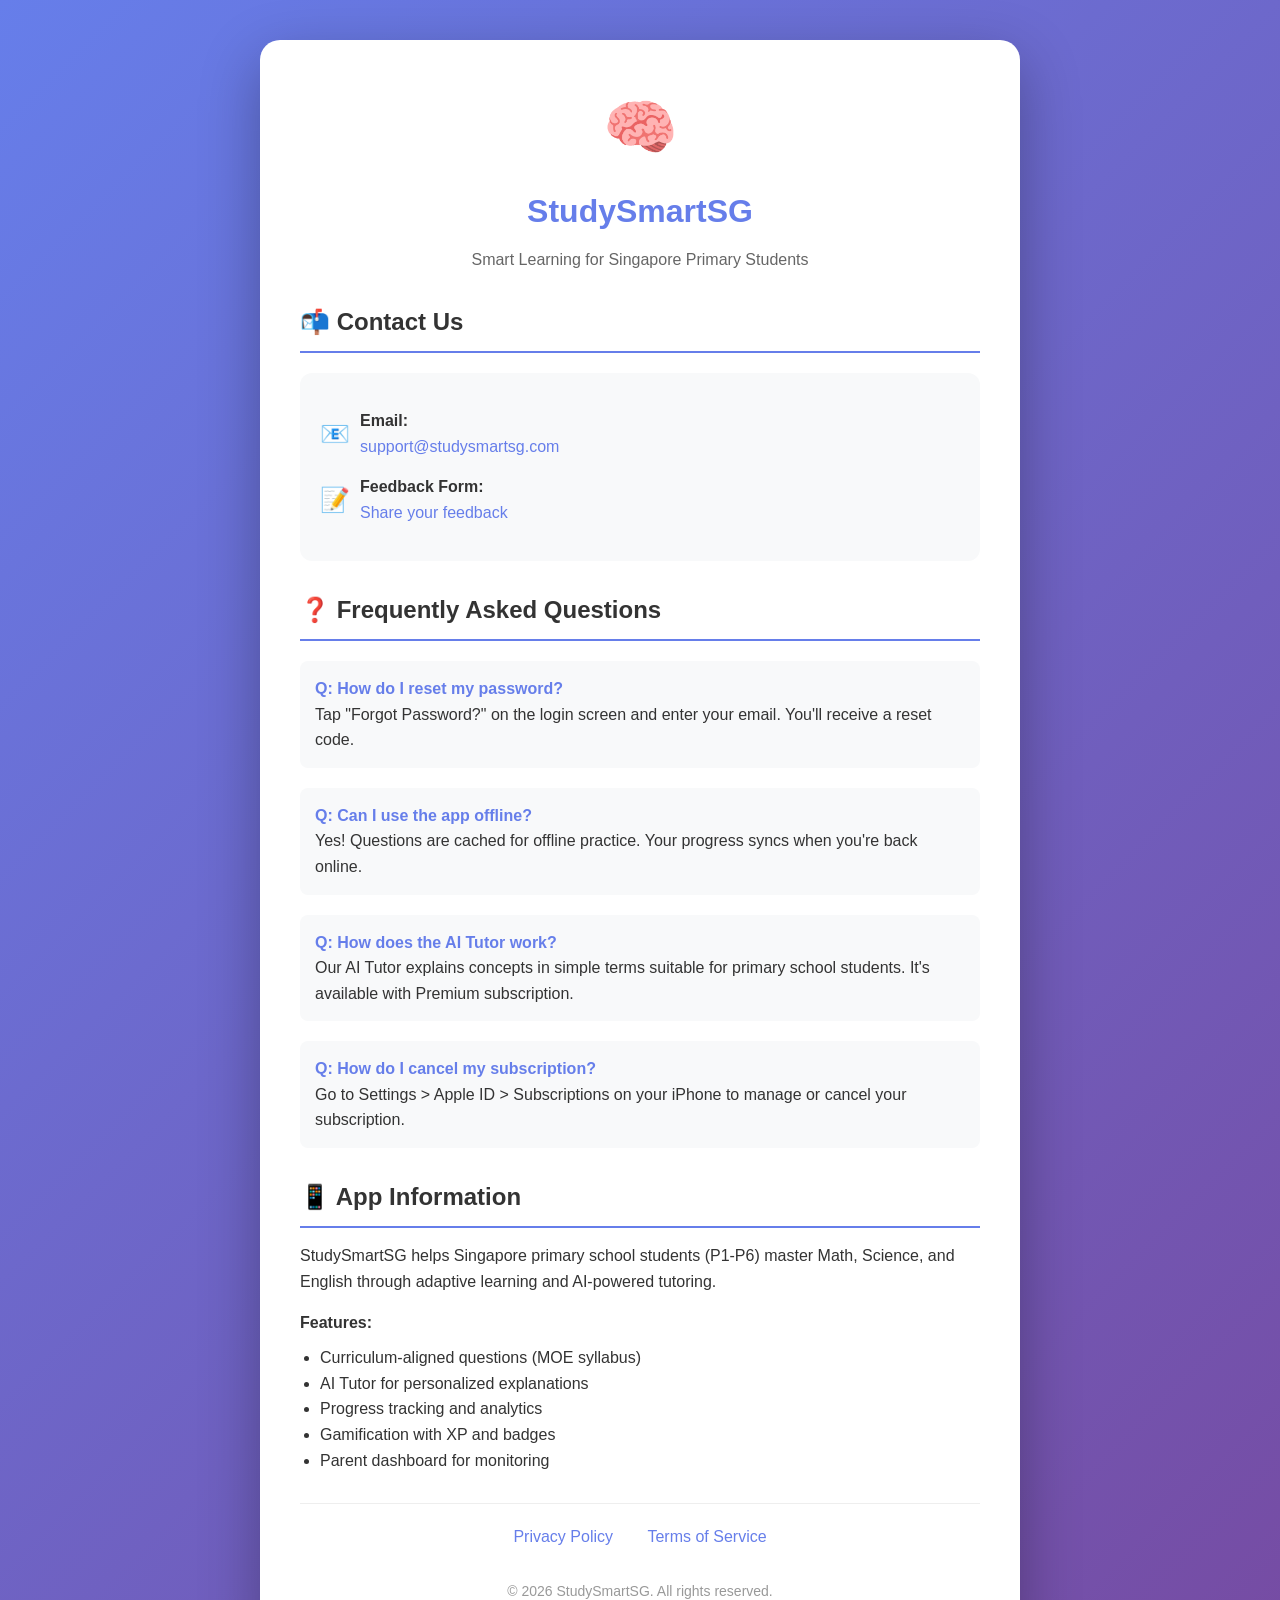
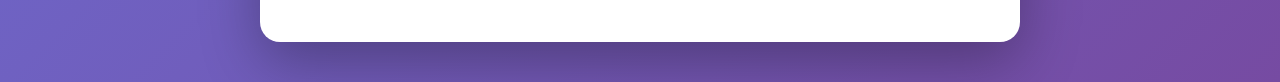
==== index.html @ f46a9e0d "Add files via upload" ====
<!DOCTYPE html>
<html lang="en">
<head>
    <meta charset="UTF-8">
    <meta name="viewport" content="width=device-width, initial-scale=1.0">
    <title>StudySmartSG - Support</title>
    <style>
        * { margin: 0; padding: 0; box-sizing: border-box; }
        body {
            font-family: -apple-system, BlinkMacSystemFont, 'Segoe UI', Roboto, Oxygen, Ubuntu, sans-serif;
            line-height: 1.6;
            color: #333;
            background: linear-gradient(135deg, #667eea 0%, #764ba2 100%);
            min-height: 100vh;
        }
        .container {
            max-width: 800px;
            margin: 0 auto;
            padding: 40px 20px;
        }
        .card {
            background: white;
            border-radius: 20px;
            padding: 40px;
            box-shadow: 0 20px 60px rgba(0,0,0,0.3);
        }
        .logo {
            text-align: center;
            margin-bottom: 30px;
        }
        .logo-icon {
            font-size: 60px;
            margin-bottom: 10px;
        }
        h1 {
            color: #667eea;
            text-align: center;
            margin-bottom: 10px;
        }
        .tagline {
            text-align: center;
            color: #666;
            margin-bottom: 30px;
        }
        h2 {
            color: #333;
            margin: 30px 0 15px;
            padding-bottom: 10px;
            border-bottom: 2px solid #667eea;
        }
        .contact-card {
            background: #f8f9fa;
            border-radius: 12px;
            padding: 20px;
            margin: 20px 0;
        }
        .contact-item {
            display: flex;
            align-items: center;
            margin: 15px 0;
        }
        .contact-item span {
            margin-right: 10px;
            font-size: 24px;
        }
        a {
            color: #667eea;
            text-decoration: none;
        }
        a:hover {
            text-decoration: underline;
        }
        .faq-item {
            margin: 20px 0;
            padding: 15px;
            background: #f8f9fa;
            border-radius: 8px;
        }
        .faq-item strong {
            color: #667eea;
        }
        .nav {
            text-align: center;
            margin-top: 30px;
            padding-top: 20px;
            border-top: 1px solid #eee;
        }
        .nav a {
            margin: 0 15px;
        }
        .footer {
            text-align: center;
            margin-top: 30px;
            color: #999;
            font-size: 14px;
        }
    </style>
</head>
<body>
    <div class="container">
        <div class="card">
            <div class="logo">
                <div class="logo-icon">🧠</div>
                <h1>StudySmartSG</h1>
                <p class="tagline">Smart Learning for Singapore Primary Students</p>
            </div>

            <h2>📬 Contact Us</h2>
            <div class="contact-card">
                <div class="contact-item">
                    <span>📧</span>
                    <div>
                        <strong>Email:</strong><br>
                        <a href="mailto:support@studysmartsg.com">support@studysmartsg.com</a>
                    </div>
                </div>
                <div class="contact-item">
                    <span>📝</span>
                    <div>
                        <strong>Feedback Form:</strong><br>
                        <a href="https://forms.gle/i8ybFz9LCiJamara9" target="_blank">Share your feedback</a>
                    </div>
                </div>
            </div>

            <h2>❓ Frequently Asked Questions</h2>
            
            <div class="faq-item">
                <strong>Q: How do I reset my password?</strong>
                <p>Tap "Forgot Password?" on the login screen and enter your email. You'll receive a reset code.</p>
            </div>
            
            <div class="faq-item">
                <strong>Q: Can I use the app offline?</strong>
                <p>Yes! Questions are cached for offline practice. Your progress syncs when you're back online.</p>
            </div>
            
            <div class="faq-item">
                <strong>Q: How does the AI Tutor work?</strong>
                <p>Our AI Tutor explains concepts in simple terms suitable for primary school students. It's available with Premium subscription.</p>
            </div>
            
            <div class="faq-item">
                <strong>Q: How do I cancel my subscription?</strong>
                <p>Go to Settings > Apple ID > Subscriptions on your iPhone to manage or cancel your subscription.</p>
            </div>

            <h2>📱 App Information</h2>
            <p>StudySmartSG helps Singapore primary school students (P1-P6) master Math, Science, and English through adaptive learning and AI-powered tutoring.</p>
            
            <p style="margin-top: 15px;"><strong>Features:</strong></p>
            <ul style="margin-left: 20px; margin-top: 10px;">
                <li>Curriculum-aligned questions (MOE syllabus)</li>
                <li>AI Tutor for personalized explanations</li>
                <li>Progress tracking and analytics</li>
                <li>Gamification with XP and badges</li>
                <li>Parent dashboard for monitoring</li>
            </ul>

            <div class="nav">
                <a href="privacy.html">Privacy Policy</a>
                <a href="terms.html">Terms of Service</a>
            </div>

            <div class="footer">
                <p>© 2026 StudySmartSG. All rights reserved.</p>
            </div>
        </div>
    </div>
</body>
</html>
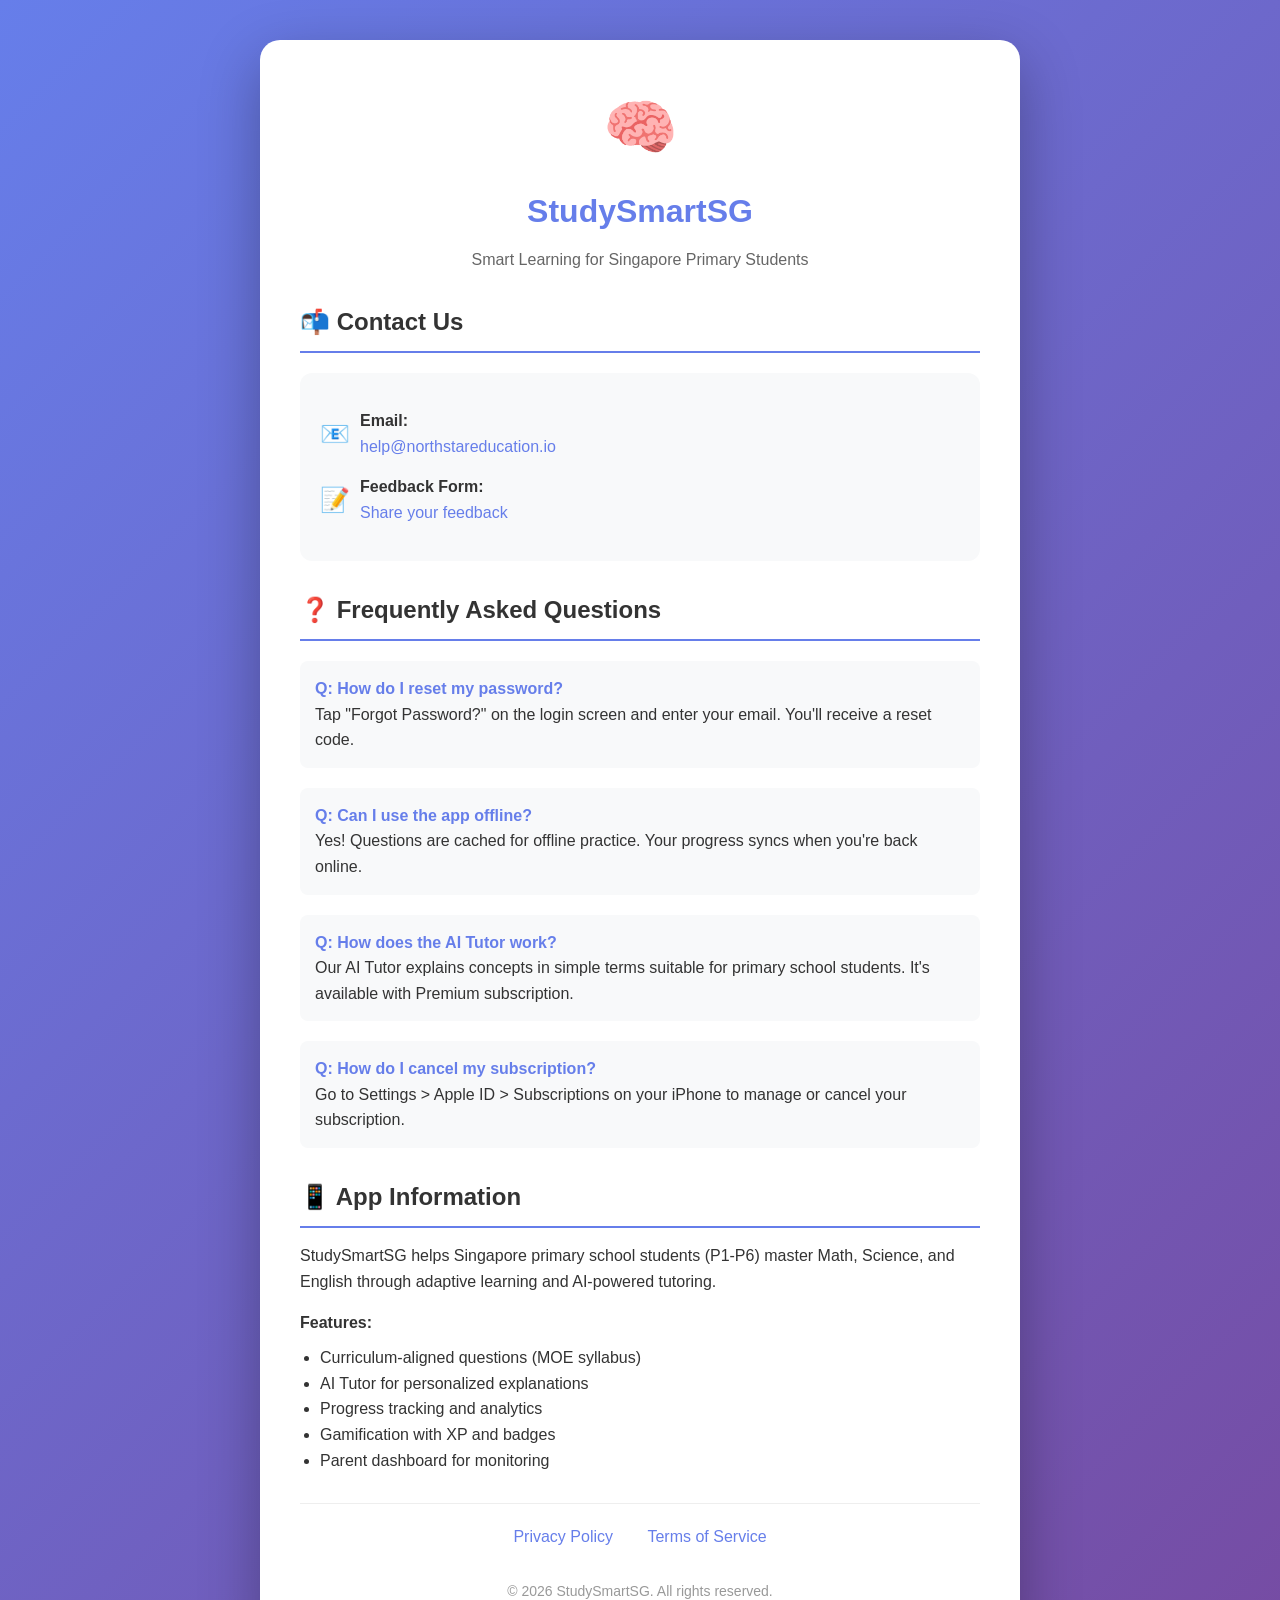
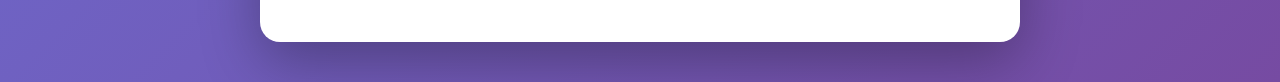
==== commit 44d1b9a0: "Add files via upload" ====
--- a/index.html
+++ b/index.html
@@ -111,7 +111,7 @@
                     <span>📧</span>
                     <div>
                         <strong>Email:</strong><br>
-                        <a href="mailto:support@studysmartsg.com">support@studysmartsg.com</a>
+                        <a href="mailto:help@northstareducation.io">help@northstareducation.io</a>
                     </div>
                 </div>
                 <div class="contact-item">
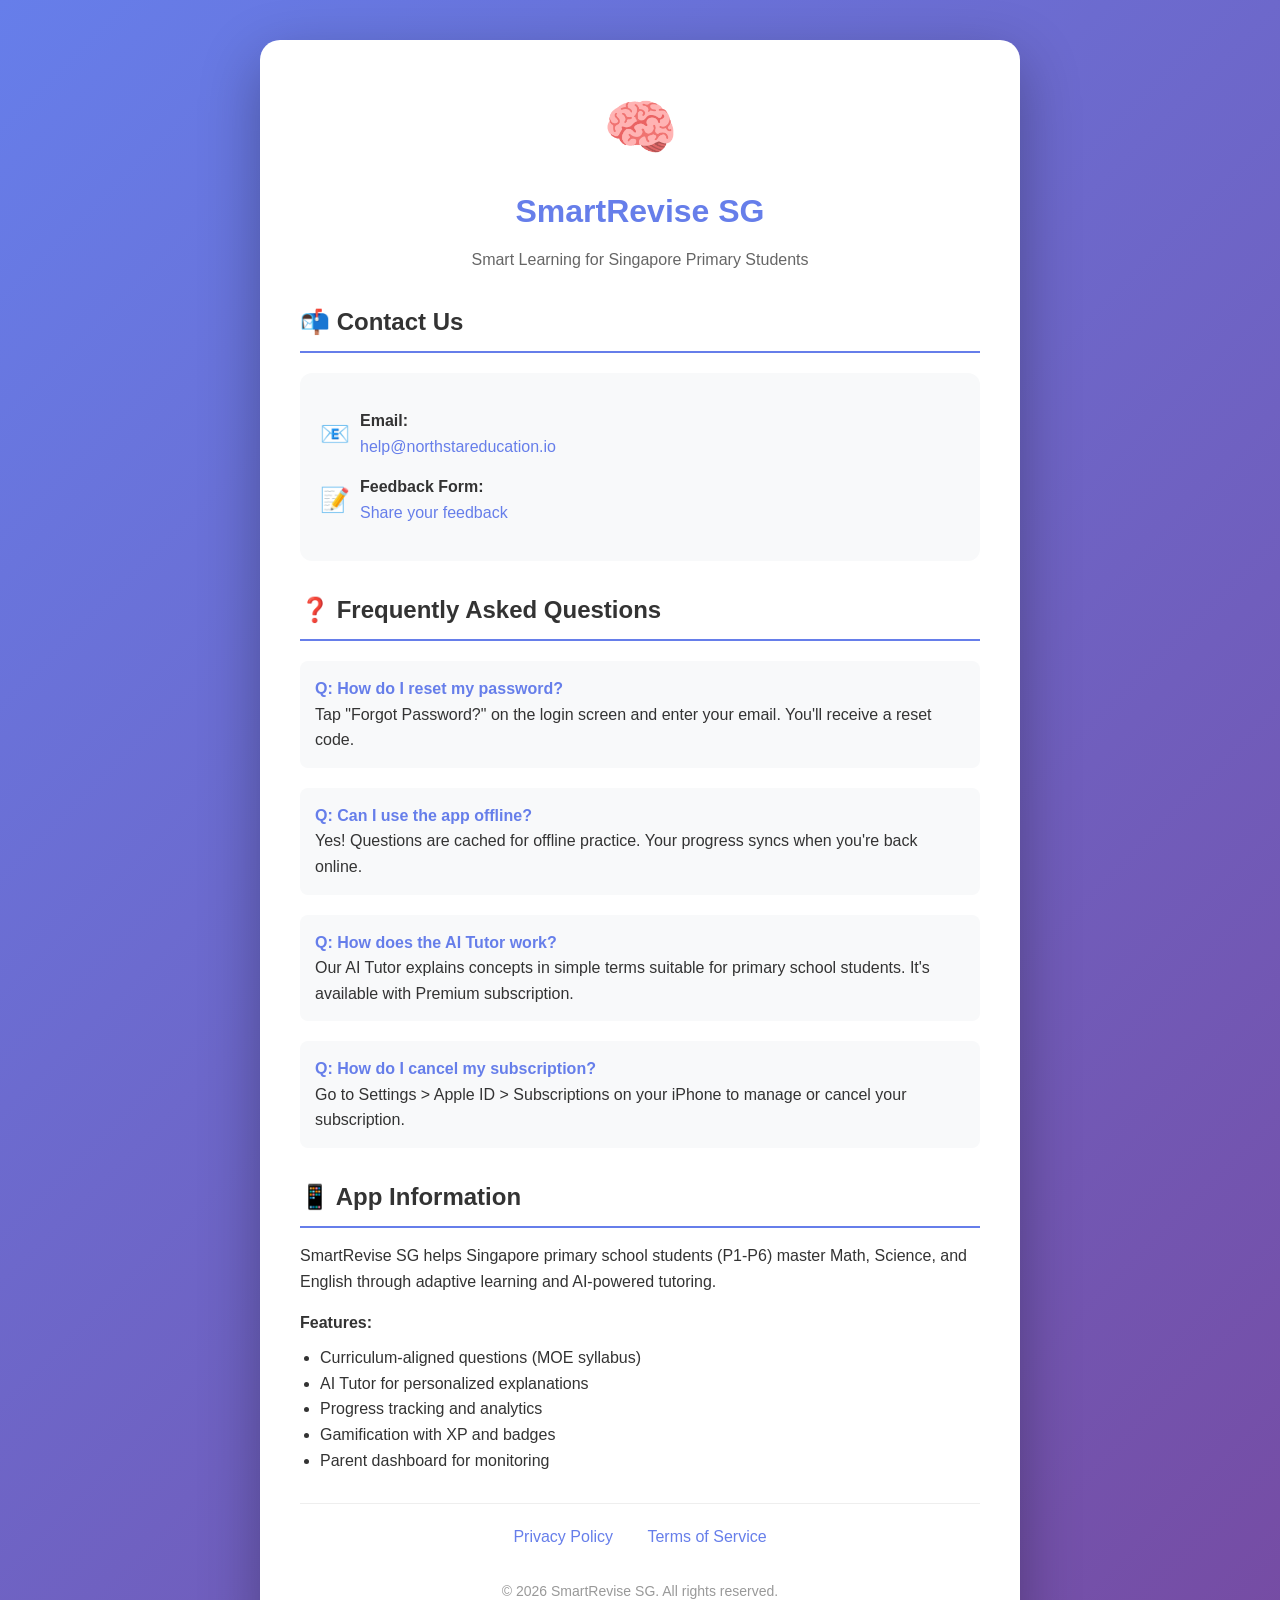
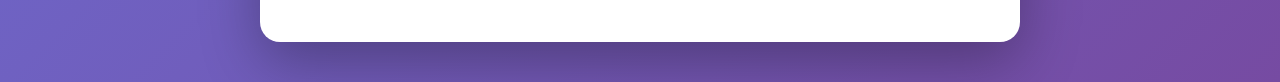
==== commit dbf525ee: "Add files via upload" ====
--- a/index.html
+++ b/index.html
@@ -3,7 +3,7 @@
 <head>
     <meta charset="UTF-8">
     <meta name="viewport" content="width=device-width, initial-scale=1.0">
-    <title>StudySmartSG - Support</title>
+    <title>SmartRevise SG - Support</title>
     <style>
         * { margin: 0; padding: 0; box-sizing: border-box; }
         body {
@@ -101,7 +101,7 @@
         <div class="card">
             <div class="logo">
                 <div class="logo-icon">🧠</div>
-                <h1>StudySmartSG</h1>
+                <h1>SmartRevise SG</h1>
                 <p class="tagline">Smart Learning for Singapore Primary Students</p>
             </div>
 
@@ -146,7 +146,7 @@
             </div>
 
             <h2>📱 App Information</h2>
-            <p>StudySmartSG helps Singapore primary school students (P1-P6) master Math, Science, and English through adaptive learning and AI-powered tutoring.</p>
+            <p>SmartRevise SG helps Singapore primary school students (P1-P6) master Math, Science, and English through adaptive learning and AI-powered tutoring.</p>
             
             <p style="margin-top: 15px;"><strong>Features:</strong></p>
             <ul style="margin-left: 20px; margin-top: 10px;">
@@ -163,7 +163,7 @@
             </div>
 
             <div class="footer">
-                <p>© 2026 StudySmartSG. All rights reserved.</p>
+                <p>© 2026 SmartRevise SG. All rights reserved.</p>
             </div>
         </div>
     </div>
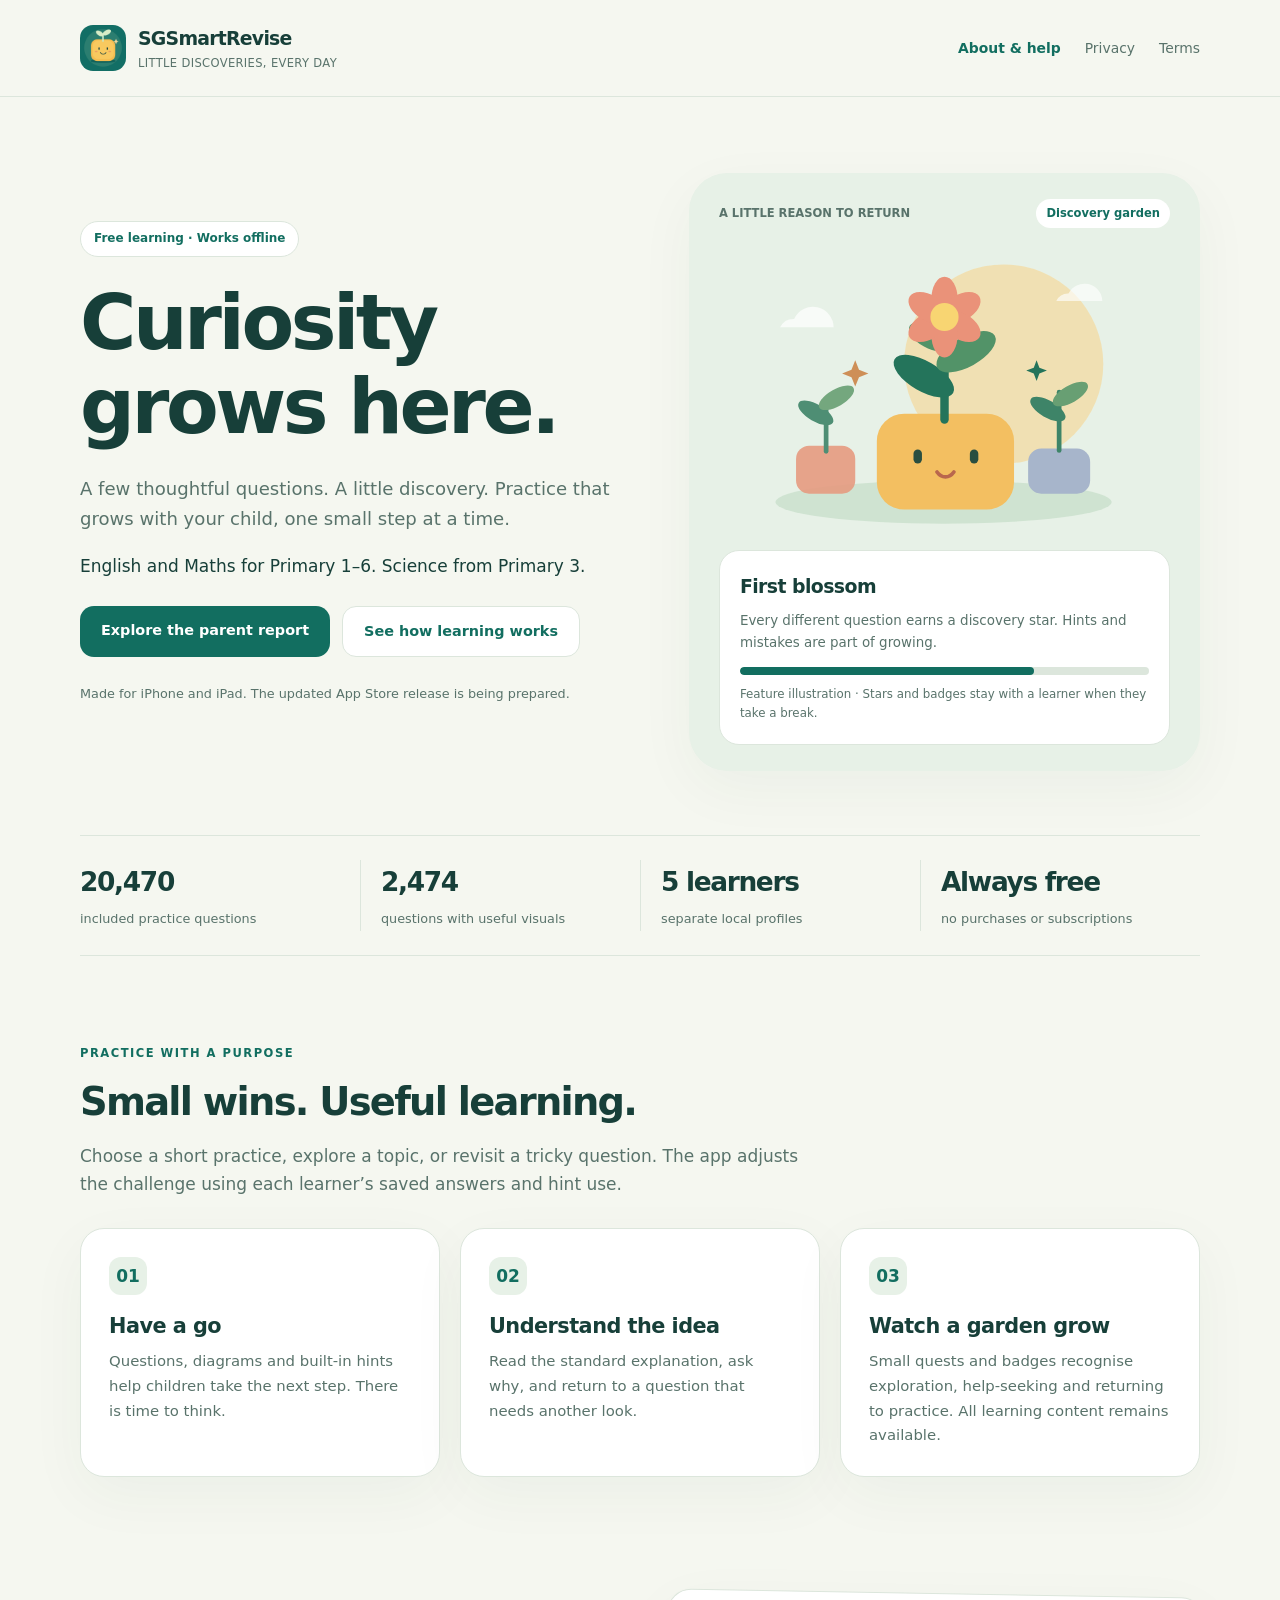
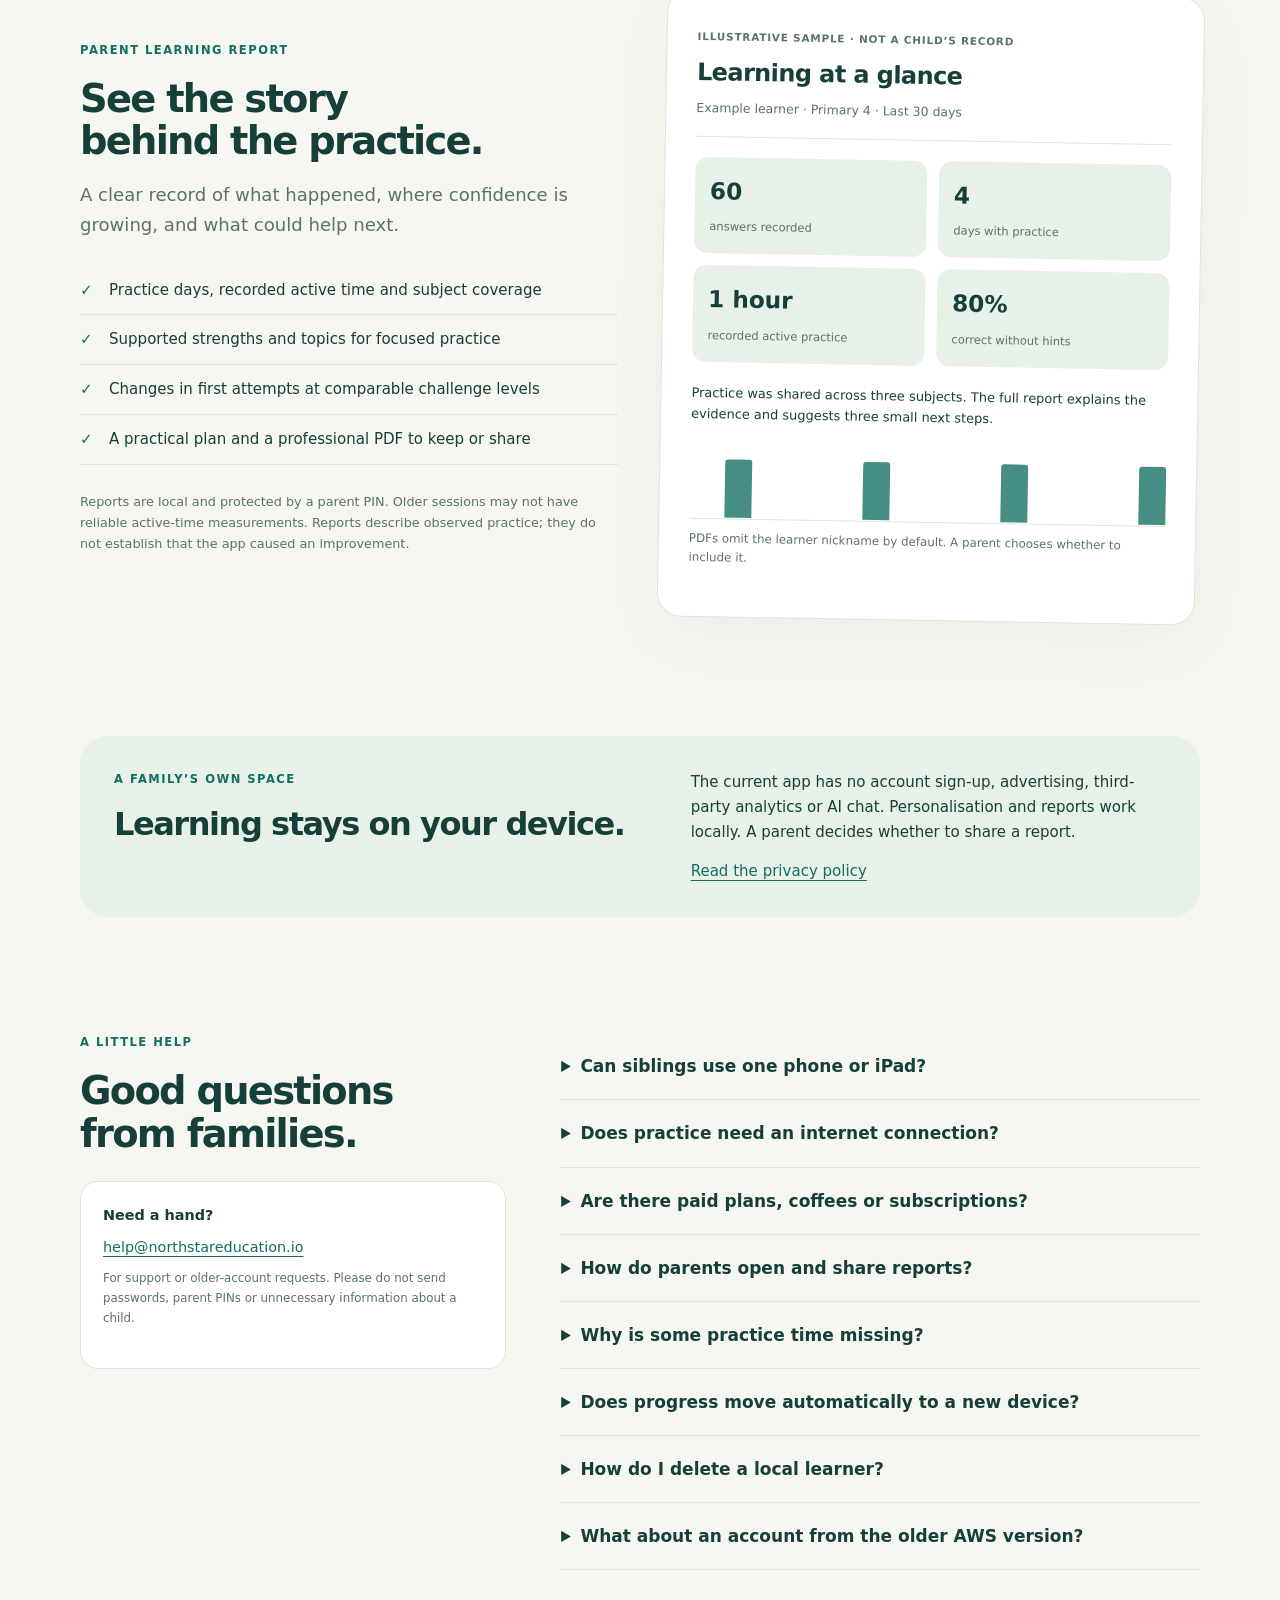
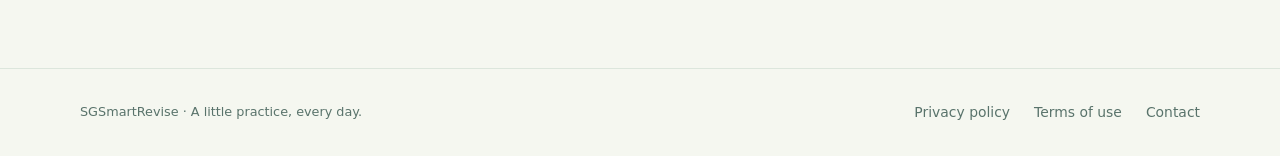
==== commit 59b1f461: "Add files via upload" ====
--- a/index.html
+++ b/index.html
@@ -1,171 +1,22 @@
-<!DOCTYPE html>
-<html lang="en">
-<head>
-    <meta charset="UTF-8">
-    <meta name="viewport" content="width=device-width, initial-scale=1.0">
-    <title>SmartRevise SG - Support</title>
-    <style>
-        * { margin: 0; padding: 0; box-sizing: border-box; }
-        body {
-            font-family: -apple-system, BlinkMacSystemFont, 'Segoe UI', Roboto, Oxygen, Ubuntu, sans-serif;
-            line-height: 1.6;
-            color: #333;
-            background: linear-gradient(135deg, #667eea 0%, #764ba2 100%);
-            min-height: 100vh;
-        }
-        .container {
-            max-width: 800px;
-            margin: 0 auto;
-            padding: 40px 20px;
-        }
-        .card {
-            background: white;
-            border-radius: 20px;
-            padding: 40px;
-            box-shadow: 0 20px 60px rgba(0,0,0,0.3);
-        }
-        .logo {
-            text-align: center;
-            margin-bottom: 30px;
-        }
-        .logo-icon {
-            font-size: 60px;
-            margin-bottom: 10px;
-        }
-        h1 {
-            color: #667eea;
-            text-align: center;
-            margin-bottom: 10px;
-        }
-        .tagline {
-            text-align: center;
-            color: #666;
-            margin-bottom: 30px;
-        }
-        h2 {
-            color: #333;
-            margin: 30px 0 15px;
-            padding-bottom: 10px;
-            border-bottom: 2px solid #667eea;
-        }
-        .contact-card {
-            background: #f8f9fa;
-            border-radius: 12px;
-            padding: 20px;
-            margin: 20px 0;
-        }
-        .contact-item {
-            display: flex;
-            align-items: center;
-            margin: 15px 0;
-        }
-        .contact-item span {
-            margin-right: 10px;
-            font-size: 24px;
-        }
-        a {
-            color: #667eea;
-            text-decoration: none;
-        }
-        a:hover {
-            text-decoration: underline;
-        }
-        .faq-item {
-            margin: 20px 0;
-            padding: 15px;
-            background: #f8f9fa;
-            border-radius: 8px;
-        }
-        .faq-item strong {
-            color: #667eea;
-        }
-        .nav {
-            text-align: center;
-            margin-top: 30px;
-            padding-top: 20px;
-            border-top: 1px solid #eee;
-        }
-        .nav a {
-            margin: 0 15px;
-        }
-        .footer {
-            text-align: center;
-            margin-top: 30px;
-            color: #999;
-            font-size: 14px;
-        }
-    </style>
-</head>
-<body>
-    <div class="container">
-        <div class="card">
-            <div class="logo">
-                <div class="logo-icon">🧠</div>
-                <h1>SmartRevise SG</h1>
-                <p class="tagline">Smart Learning for Singapore Primary Students</p>
-            </div>
-
-            <h2>📬 Contact Us</h2>
-            <div class="contact-card">
-                <div class="contact-item">
-                    <span>📧</span>
-                    <div>
-                        <strong>Email:</strong><br>
-                        <a href="mailto:help@northstareducation.io">help@northstareducation.io</a>
-                    </div>
-                </div>
-                <div class="contact-item">
-                    <span>📝</span>
-                    <div>
-                        <strong>Feedback Form:</strong><br>
-                        <a href="https://forms.gle/i8ybFz9LCiJamara9" target="_blank">Share your feedback</a>
-                    </div>
-                </div>
-            </div>
-
-            <h2>❓ Frequently Asked Questions</h2>
-            
-            <div class="faq-item">
-                <strong>Q: How do I reset my password?</strong>
-                <p>Tap "Forgot Password?" on the login screen and enter your email. You'll receive a reset code.</p>
-            </div>
-            
-            <div class="faq-item">
-                <strong>Q: Can I use the app offline?</strong>
-                <p>Yes! Questions are cached for offline practice. Your progress syncs when you're back online.</p>
-            </div>
-            
-            <div class="faq-item">
-                <strong>Q: How does the AI Tutor work?</strong>
-                <p>Our AI Tutor explains concepts in simple terms suitable for primary school students. It's available with Premium subscription.</p>
-            </div>
-            
-            <div class="faq-item">
-                <strong>Q: How do I cancel my subscription?</strong>
-                <p>Go to Settings > Apple ID > Subscriptions on your iPhone to manage or cancel your subscription.</p>
-            </div>
-
-            <h2>📱 App Information</h2>
-            <p>SmartRevise SG helps Singapore primary school students (P1-P6) master Math, Science, and English through adaptive learning and AI-powered tutoring.</p>
-            
-            <p style="margin-top: 15px;"><strong>Features:</strong></p>
-            <ul style="margin-left: 20px; margin-top: 10px;">
-                <li>Curriculum-aligned questions (MOE syllabus)</li>
-                <li>AI Tutor for personalized explanations</li>
-                <li>Progress tracking and analytics</li>
-                <li>Gamification with XP and badges</li>
-                <li>Parent dashboard for monitoring</li>
-            </ul>
-
-            <div class="nav">
-                <a href="privacy.html">Privacy Policy</a>
-                <a href="terms.html">Terms of Service</a>
-            </div>
-
-            <div class="footer">
-                <p>© 2026 SmartRevise SG. All rights reserved.</p>
-            </div>
-        </div>
-    </div>
-</body>
-</html>
+<!doctype html>
+<html lang="en"><head><meta charset="utf-8"><meta name="viewport" content="width=device-width,initial-scale=1"><title>Curiosity grows here · SGSmartRevise</title><meta name="description" content="Free offline primary practice, discovery gardens and clear Parent Learning Reports for families."><link rel="stylesheet" href="styles.css"></head>
+<body><a class="skip" href="#main">Skip to content</a><header class="site-header"><div class="wrap header-inner"><a class="brand" href="index.html"><img src="assets/app-icon.png" alt="" width="46" height="46"><span>SGSmartRevise<small>LITTLE DISCOVERIES, EVERY DAY</small></span></a><nav aria-label="Main"><a href="index.html" aria-current="page">About & help</a><a href="privacy.html">Privacy</a><a href="terms.html">Terms</a></nav></div></header>
+<main id="main" class="wrap">
+<section class="hero"><div><div class="pill">Free learning · Works offline</div><h1>Curiosity<br>grows here.</h1><p class="intro">A few thoughtful questions. A little discovery. Practice that grows with your child, one small step at a time.</p><p>English and Maths for Primary 1–6. Science from Primary 3.</p><div class="actions"><a class="button" href="#parents">Explore the parent report</a><a class="button secondary" href="#learning">See how learning works</a></div><p class="caption">Made for iPhone and iPad. The updated App Store release is being prepared.</p></div>
+<div class="hero-art"><div class="art-tag"><span>A LITTLE REASON TO RETURN</span><span>Discovery garden</span></div><img src="assets/garden.svg" alt="A smiling golden pot surrounded by growing flowers" width="480" height="330"><div class="garden-card"><strong>First blossom</strong><p>Every different question earns a discovery star. Hints and mistakes are part of growing.</p><div class="meter" aria-hidden="true"><span style="width:72%"></span></div><div class="fine">Feature illustration · Stars and badges stay with a learner when they take a break.</div></div></div></section>
+<div class="facts" aria-label="App features"><div class="fact"><strong>20,470</strong><span>included practice questions</span></div><div class="fact"><strong>2,474</strong><span>questions with useful visuals</span></div><div class="fact"><strong>5 learners</strong><span>separate local profiles</span></div><div class="fact"><strong>Always free</strong><span>no purchases or subscriptions</span></div></div>
+<section class="section" id="learning"><div class="section-head"><div class="eyebrow">PRACTICE WITH A PURPOSE</div><h2>Small wins. Useful learning.</h2><p>Choose a short practice, explore a topic, or revisit a tricky question. The app adjusts the challenge using each learner’s saved answers and hint use.</p></div><div class="cards"><article class="card"><span class="number">01</span><h3>Have a go</h3><p>Questions, diagrams and built-in hints help children take the next step. There is time to think.</p></article><article class="card"><span class="number">02</span><h3>Understand the idea</h3><p>Read the standard explanation, ask why, and return to a question that needs another look.</p></article><article class="card"><span class="number">03</span><h3>Watch a garden grow</h3><p>Small quests and badges recognise exploration, help-seeking and returning to practice. All learning content remains available.</p></article></div></section>
+<section class="section parent-grid" id="parents"><div><div class="eyebrow">PARENT LEARNING REPORT</div><h2>See the story<br>behind the practice.</h2><p class="intro">A clear record of what happened, where confidence is growing, and what could help next.</p><ul class="ticks"><li>Practice days, recorded active time and subject coverage</li><li>Supported strengths and topics for focused practice</li><li>Changes in first attempts at comparable challenge levels</li><li>A practical plan and a professional PDF to keep or share</li></ul><p class="caption">Reports are local and protected by a parent PIN. Older sessions may not have reliable active-time measurements. Reports describe observed practice; they do not establish that the app caused an improvement.</p></div>
+<aside class="report-paper" aria-label="Illustrative parent report"><span class="sample">ILLUSTRATIVE SAMPLE · NOT A CHILD’S RECORD</span><div class="report-top"><h3>Learning at a glance</h3><p>Example learner · Primary 4 · Last 30 days</p></div><div class="report-metrics"><div><strong>60</strong><span>answers recorded</span></div><div><strong>4</strong><span>days with practice</span></div><div><strong>1 hour</strong><span>recorded active practice</span></div><div><strong>80%</strong><span>correct without hints</span></div></div><p class="report-note">Practice was shared across three subjects. The full report explains the evidence and suggests three small next steps.</p><div class="mini-bars" aria-hidden="true"><i style="height:0"></i><i style="height:80%"></i><i style="height:0"></i><i style="height:0"></i><i style="height:0"></i><i style="height:80%"></i><i style="height:0"></i><i style="height:0"></i><i style="height:0"></i><i style="height:80%"></i><i style="height:0"></i><i style="height:0"></i><i style="height:0"></i><i style="height:80%"></i></div><p class="fine">PDFs omit the learner nickname by default. A parent chooses whether to include it.</p></aside></section>
+<section class="section"><div class="privacy-strip"><div><div class="eyebrow">A FAMILY’S OWN SPACE</div><h2>Learning stays on your device.</h2></div><div><p>The current app has no account sign-up, advertising, third-party analytics or AI chat. Personalisation and reports work locally. A parent decides whether to share a report.</p><p style="margin-top:14px"><a href="privacy.html">Read the privacy policy</a></p></div></div></section>
+<section class="section help-grid" id="help"><div><div class="eyebrow">A LITTLE HELP</div><h2>Good questions<br>from families.</h2><div class="contact"><strong>Need a hand?</strong><a href="mailto:help@northstareducation.io">help@northstareducation.io</a><p class="fine">For support or older-account requests. Please do not send passwords, parent PINs or unnecessary information about a child.</p></div></div><div>
+<details><summary>Can siblings use one phone or iPad?</summary><p>Yes. Create up to five local learner profiles. Each profile has its own answers, practice history, garden and recommendations. Parents can select the learner when viewing a report.</p></details>
+<details><summary>Does practice need an internet connection?</summary><p>No. The questions, diagrams, hints, explanations, learning recommendations and report calculations are included in the app. The current release does not make AI requests.</p></details>
+<details><summary>Are there paid plans, coffees or subscriptions?</summary><p>No. The current app contains no purchases, donations, paid plans or subscriptions. Learning features are free.</p></details>
+<details><summary>How do parents open and share reports?</summary><p>Open Progress → Parent Learning Report near the top, or You → For parents → Parent Learning Report. A grown-up verifies the device using Face ID, Touch ID or its passcode, then chooses a six-digit parent PIN. A device passcode is needed for setup and recovery. PDF sharing is optional.</p></details>
+<details><summary>Why is some practice time missing?</summary><p>Older versions did not reliably separate time in practice from time away from the app. New reports use recorded intervals when the practice screen is visible and the app is active. They can include idle moments on that screen.</p></details>
+<details><summary>Does progress move automatically to a new device?</summary><p>There is no app-managed cloud sync. Data stays on the device and may be included in its backups, depending on device settings. A PDF is a readable report; it cannot restore learning records into the app.</p></details>
+<details><summary>How do I delete a local learner?</summary><p>Select the learner in You, choose Edit learner, and confirm “Delete this learner and their progress.” Other learner profiles remain. Earlier device backups are managed through device settings.</p></details>
+<details><summary>What about an account from the older AWS version?</summary><p>Earlier account-based test versions used AWS, including Cognito. Deleting a current local learner does not delete those older accounts or online records. Email <a href="mailto:help@northstareducation.io">help@northstareducation.io</a> for an access or deletion request. See the legacy-account section of the privacy policy.</p></details>
+</div></section></main>
+<footer class="site-footer"><div class="wrap footer-inner"><p>SGSmartRevise · A little practice, every day.</p><nav aria-label="Footer"><a href="privacy.html">Privacy policy</a><a href="terms.html">Terms of use</a><a href="mailto:help@northstareducation.io">Contact</a></nav></div></footer></body></html>
--- a/styles.css
+++ b/styles.css
@@ -0,0 +1,5 @@
+:root{color-scheme:light dark;--paper:#f5f7f0;--card:#fff;--ink:#173f39;--muted:#59736b;--green:#126e60;--line:#dce6dc;--mint:#e7f1e7;--gold:#f6c465;--rose:#e99a80;--button:#126e60;--shadow:0 18px 60px #173f390b}
+*{box-sizing:border-box}html{scroll-behavior:smooth;scroll-padding-top:100px}body{margin:0;background:var(--paper);color:var(--ink);font:17px/1.65 system-ui,-apple-system,BlinkMacSystemFont,"Segoe UI",sans-serif}a{color:var(--green);text-underline-offset:4px}a:hover{text-decoration-thickness:2px}a:focus-visible,summary:focus-visible{outline:3px solid var(--rose);outline-offset:5px;border-radius:4px}img,svg{max-width:100%;height:auto}h1,h2,h3,p{margin-top:0}h1,h2,h3{line-height:1.1;letter-spacing:-.045em}h1{font-size:clamp(2.7rem,6vw,5.4rem);font-weight:750;margin-bottom:24px}h2{font-size:clamp(1.9rem,3vw,3.1rem);margin-bottom:18px}h3{font-size:1.3rem;letter-spacing:-.025em;margin-bottom:12px}p{margin-bottom:18px}.wrap{width:min(1120px,calc(100% - 48px));margin:auto}.skip{position:absolute;left:12px;top:-70px;background:var(--card);padding:12px;z-index:4}.skip:focus{top:12px}.site-header{border-bottom:1px solid var(--line)}.header-inner{min-height:96px;display:flex;align-items:center;justify-content:space-between;gap:24px}.brand{display:flex;align-items:center;gap:12px;text-decoration:none;color:var(--ink);font-size:1.18rem;font-weight:750;letter-spacing:-.04em}.brand img{width:46px;border-radius:13px}.brand small{display:block;font-size:.72rem;font-weight:500;letter-spacing:.03em;color:var(--muted)}nav{display:flex;gap:24px;align-items:center;flex-wrap:wrap;font-size:.87rem}nav a{color:var(--muted);text-decoration:none}nav a[aria-current=page]{color:var(--green);font-weight:700}.hero{display:grid;grid-template-columns:1.05fr .95fr;gap:44px;align-items:center;padding:76px 0 64px}.eyebrow{font-size:.72rem;font-weight:750;letter-spacing:.13em;text-transform:uppercase;color:var(--green);margin-bottom:18px}.pill{display:inline-block;border:1px solid var(--line);background:var(--card);border-radius:30px;padding:7px 13px;font-size:.75rem;font-weight:650;color:var(--green);margin-bottom:24px}.intro{font-size:1.13rem;color:var(--muted);max-width:570px}.actions{display:flex;gap:12px;flex-wrap:wrap;margin:26px 0}.button{display:inline-block;padding:13px 21px;border-radius:14px;text-decoration:none;font-weight:700;font-size:.9rem;background:var(--button);color:#fff}.button.secondary{background:var(--card);border:1px solid var(--line);color:var(--green)}.caption{color:var(--muted);font-size:.8rem}.hero-art{background:var(--mint);border-radius:38px;padding:26px 30px;box-shadow:var(--shadow)}.art-tag{display:flex;align-items:center;justify-content:space-between;gap:8px;font-size:.72rem;color:var(--muted);font-weight:650}.art-tag span:last-child{background:var(--card);border-radius:20px;padding:5px 10px;color:var(--green)}.hero-art img{display:block;width:100%;margin:12px auto 0}.garden-card{background:var(--card);border-radius:20px;padding:20px;border:1px solid var(--line)}.garden-card strong{font-size:1.18rem;letter-spacing:-.03em}.garden-card p{font-size:.84rem;color:var(--muted);margin:8px 0 12px}.meter{height:8px;background:var(--line);border-radius:8px;overflow:hidden}.meter span{display:block;height:100%;background:var(--green);border-radius:8px}.fine{font-size:.74rem;color:var(--muted);margin-top:10px}.facts{display:grid;grid-template-columns:repeat(4,1fr);border-block:1px solid var(--line);padding:24px 0;margin-bottom:30px}.fact{padding:0 20px;border-left:1px solid var(--line)}.fact:first-child{padding-left:0;border-left:0}.fact strong{font-size:1.65rem;letter-spacing:-.05em;display:block}.fact span{font-size:.8rem;color:var(--muted)}.section{padding:58px 0}.section-head{max-width:720px;margin-bottom:30px}.section-head p{color:var(--muted)}.cards{display:grid;grid-template-columns:repeat(3,1fr);gap:20px}.card{padding:28px;border:1px solid var(--line);border-radius:24px;background:var(--card);box-shadow:var(--shadow)}.card p{font-size:.93rem;color:var(--muted);margin-bottom:0}.number{display:inline-grid;place-items:center;width:38px;height:38px;border-radius:12px;background:var(--mint);color:var(--green);font-weight:750;margin-bottom:20px}.parent-grid{display:grid;grid-template-columns:1fr 1fr;gap:44px;align-items:center}.ticks{list-style:none;padding:0;margin:26px 0}.ticks li{padding:12px 0 12px 29px;position:relative;border-bottom:1px solid var(--line);font-size:.94rem}.ticks li:before{content:"✓";position:absolute;left:0;color:var(--green);font-weight:800}.report-paper{background:var(--card);padding:30px;border-radius:24px;border:1px solid var(--line);box-shadow:var(--shadow);transform:rotate(1deg)}.report-paper h3{font-size:1.5rem}.report-top{border-bottom:1px solid var(--line);padding-bottom:18px;margin-bottom:20px}.report-top p{font-size:.78rem;color:var(--muted);margin-bottom:0}.report-metrics{display:grid;grid-template-columns:1fr 1fr;gap:12px}.report-metrics div{border-radius:13px;background:var(--mint);padding:15px}.report-metrics strong{font-size:1.45rem;display:block}.report-metrics span{font-size:.72rem;color:var(--muted)}.report-note{font-size:.81rem;margin:20px 0}.mini-bars{display:flex;align-items:flex-end;gap:7px;height:74px;border-bottom:1px solid var(--line);padding-bottom:1px}.mini-bars i{flex:1;background:var(--green);border-radius:3px 3px 0 0;opacity:.78}.sample{display:inline-block;font-size:.65rem;font-weight:700;letter-spacing:.08em;color:var(--muted);margin-bottom:14px}.privacy-strip{background:var(--mint);border-radius:28px;padding:34px;display:grid;grid-template-columns:1.15fr 1fr;gap:30px}.privacy-strip h2{font-size:2rem}.privacy-strip p{margin-bottom:0;font-size:.94rem}.help-grid{display:grid;grid-template-columns:.8fr 1.2fr;gap:54px}.help-grid h2{max-width:350px}details{border-bottom:1px solid var(--line);padding:19px 0}summary{font-weight:650;cursor:pointer;list-style-position:outside;margin-left:20px}details p{color:var(--muted);font-size:.91rem;margin:13px 0 0 20px}.contact{margin-top:26px;padding:22px;border:1px solid var(--line);border-radius:18px;background:var(--card);font-size:.9rem}.contact strong{display:block;margin-bottom:8px}.site-footer{border-top:1px solid var(--line);padding:32px 0;margin-top:40px;font-size:.8rem;color:var(--muted)}.footer-inner{display:flex;justify-content:space-between;gap:24px;flex-wrap:wrap}.footer-inner p{margin-bottom:0}.legal{max-width:800px;padding:60px 0}.legal h1{font-size:clamp(2.8rem,6vw,4.3rem)}.legal h2{font-size:1.6rem;margin-top:38px}.legal p,.legal li{font-size:.95rem}.legal li{margin:10px 0}.legal .notice{padding:24px;background:var(--mint);border-radius:20px;margin:28px 0}.legal .notice p:last-child{margin-bottom:0}.legal .updated{color:var(--muted);font-size:.83rem}.legal a{overflow-wrap:anywhere}.toc{display:flex;flex-wrap:wrap;gap:12px 22px;font-size:.82rem;margin:25px 0}
+@media(max-width:800px){.hero,.parent-grid,.help-grid,.privacy-strip{grid-template-columns:1fr}.hero{padding-top:45px;gap:28px}.hero-art{max-width:520px;margin:auto;width:100%}.cards{grid-template-columns:1fr}.header-inner{align-items:flex-start;padding:18px 0;flex-direction:column;gap:16px}.facts{grid-template-columns:1fr 1fr;gap:24px}.fact:nth-child(3){padding-left:0;border-left:0}.parent-grid{gap:24px}.report-paper{transform:none}.section{padding:38px 0}.help-grid{gap:8px}nav{gap:19px}.wrap{width:min(1120px,calc(100% - 36px))}}
+@media(prefers-color-scheme:dark){:root{--paper:#112521;--card:#1a302b;--ink:#edf4e9;--muted:#b3c8bf;--green:#9bdac0;--line:#344f43;--mint:#243d32;--button:#21664f;--shadow:none}.hero-art img{filter:brightness(.92)}}
+@media(prefers-reduced-motion:reduce){html{scroll-behavior:auto}}
